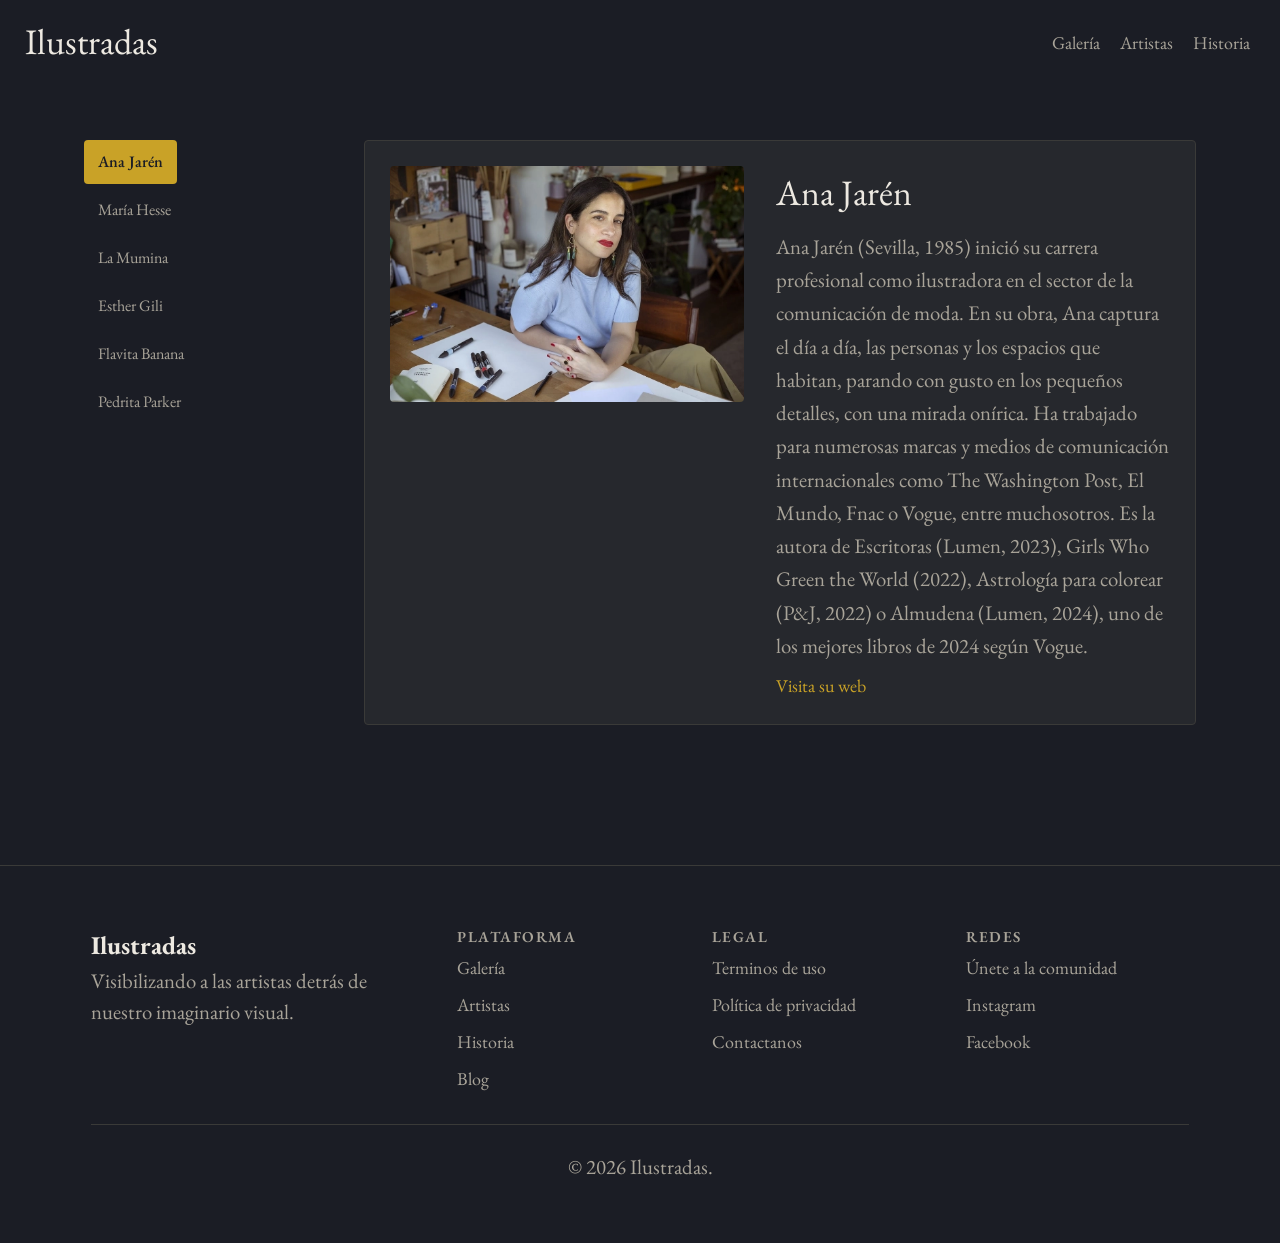
==== artistas.html @ af9dad6f "ajustes JavaScript y Galería. Detail-work eliminado" ====
<!DOCTYPE html>
<html lang="es">

<head>
    <meta charset="UTF-8">
    <meta name="viewport" content="width=device-width, initial-scale=1.0">
    <title>Ilustradas</title>
    <link rel="stylesheet" href="css/index.css">
    <script src="js/artistas.js" defer></script>
    <script src="js/header.js">

    </script>

    <link rel="preconnect" href="https://fonts.googleapis.com">
    <link rel="preconnect" href="https://fonts.gstatic.com" crossorigin>
    <link href="https://fonts.googleapis.com/css2?family=EB+Garamond:ital,wght@0,400..800;1,400..800&display=swap"
        rel="stylesheet">
</head>

<body>

    <!--Cabecera de navegación de la página-->

    <header class="Header">
        <h1 class="Header-h1">
            <a href="index.html" class="Header-a">Ilustradas</a>
        </h1>

        <button type="button" class="Header-toggle" id="headerToggle" aria-expanded="false" aria-controls="headerNav">
            Menú
        </button>

        <nav class="Header-nav" id="headerNav">
            <ul class="Nav-ul">
                <li class="Nav-li">
                    <a href="galeria.html" class="Nav-a">Galería</a>
                </li>
                <li class="Nav-li">
                    <a href="artistas.html" class="Nav-a">Artistas</a>
                </li>
                <li class="Nav-li">
                    <a href="historia.html" class="Nav-a">Historia</a>
                </li>
            </ul>

        </nav>
    </header>

    <main>


        <!--Directorio de artistas con sidebar-->

        <section class="Artist-directory">
            <aside class="Artist-list">
                <ul class="Artist-list-ul">
                    <li class="Artist-li">
                        <button type="button" class="Artist-list-button is-active" data-artist="ana-jaren">Ana
                            Jarén</button>
                    </li>
                    <li class="Artist-li">
                        <button type="button" class="Artist-list-button" data-artist="maria-hesse">María Hesse</button>
                    </li>
                    <li class="Artist-li">
                        <button type="button" class="Artist-list-button" data-artist="la-mumina">La Mumina</button>
                    </li>
                    <li class="Artist-li">
                        <button type="button" class="Artist-list-button" data-artist="esther-gili">Esther Gili</button>
                    </li>
                    <li class="Artist-li">
                        <button type="button" class="Artist-list-button" data-artist="flavita-banana">Flavita
                            Banana</button>
                    </li>
                    <li class="Artist-li">
                        <button type="button" class="Artist-list-button" data-artist="pedrita-parker">Pedrita
                            Parker</button>
                    </li>
                </ul>
            </aside>

            <article class="Artist-detail">
                <img class="Artist-detail-img" src="assets/optim/Ana_Jaren_by_Nacho_Acaso_2000.webp"
                    alt="Retrato de Ana Jarén" id="artistImg">

                <div class="Artist-detail-bio">
                    <h2 class="Artist-detail-name" id="artistName">Ana Jarén</h2>
                    <p class="Artist-detail-p" id="artistBio">Ilustradora española de trazo colorido y directo, con
                        proyectos que van
                        de la ilustración editorial al muralismo. Su obra suele abordar temas de identidad y mirada
                        feminista con un estilo visual muy reconocible.</p>

                    <a href="https://anajaren.com/" class="Artist-detail-a" id="artistLink" target="_blank"
                        rel="noopener noreferrer">Visita su web</a>


                </div>
            </article>
        </section>



        <!--Pendiente hacer lightboxes de Artist-detail-work-->


    </main>

    <footer class="Footer">
        <div class="Footer-grid">


            <div class="Footer-columns">
                <a class="Footer-brand" href="index.html">Ilustradas</a>
                <p class="Footer-p">Visibilizando a las artistas detrás de nuestro imaginario visual.</p>
            </div>

            <div class="Footer-column">
                <h4 class="Footer-h4">Plataforma</h4>
                <ul class="Footer-ul">
                    <li class="Footer-li">
                        <a class="Footer-a" href="index.html">Galería</a>
                    </li>
                    <li class="Footer-li">
                        <a class="Footer-a" href="artistas.html">Artistas</a>
                    </li>
                    <li class="Footer-li">
                        <a class="Footer-a" href="historia.html">Historia</a>
                    </li>
                    <li class="Footer-li">
                        <a class="Footer-a" href="">Blog</a>
                    </li>
                </ul>

            </div>

            <div class="Footer-column">
                <h4 class="Footer-h4">Legal</h4>
                <ul class="Footer-ul">
                    <li class="Footer-li">
                        <a class="Footer-a" href="index.html">Terminos de uso</a>
                    </li>
                    <li class="Footer-li">
                        <a class="Footer-a" href="artistas.html">Política de privacidad</a>
                    </li>
                    <li class="Footer-li">
                        <a class="Footer-a" href="historia.html">Contactanos</a>
                    </li>
                </ul>

            </div>

            <div class="Footer-column">
                <h4 class="Footer-h4">Redes</h4>
                <ul class="Footer-ul">
                    <li class="Footer-li">
                        <a class="Footer-a" href="index.html">Únete a la comunidad</a>
                    </li>
                    <li class="Footer-li">
                        <a class="Footer-a" href="https://www.instagram.com/" target="_blank"
                            rel="noopener noreferrer">Instagram</a>
                    </li>
                    <li class="Footer-li">
                        <a class="Footer-a" href="https://www.facebook.com/" target="_blank"
                            rel="noopener noreferrer">Facebook</a>
                    </li>
                </ul>

            </div>



            <div class="Footer-copy">
                <p class="Footer-copy-p">© 2026 Ilustradas.
                </p>
            </div>
        </div>



    </footer>


</body>

</html>
---- css/index.css ----
:root {
    scroll-behavior: smooth;
    font-size: 100%;
    font-family: system-ui, sans-serif;

    /*Fondo*/
    --c-bg-primary: #1b1d25;
    --c-bg-secondary: #26282d;
    /*Tarjetas, sidebar, superficies elevadas*/

    /*Texto*/
    --c-f-primary: #EDE9E1;
    /*Títulos (h1, h2, h3)*/
    --c-f-secondary: #A9A499;
    /*Párrafos, texto de cuerpo, metadatos*/

    /* Bordes */
    --c-border: #3A3A38;
    --border-radius: 4px;
    /*Bordes, líneas divisorias, la línea de la timeline*/

    /* Acentos */
    --c-accent-primary: #C9A227;
    /*Enlaces, hover principal, elementos destacados*/
    --c-accent-secondary: #3A7D64;
    /*Estados activos, botones secundarios*/
    --c-accent-tertiary: #C1485B;
    /*Alertas suaves, hover de tarjetas, detalles puntuales*/

    /*Tipografía*/
    --fs-base: 1.125rem;
    --fs-p: 1.3rem;
    --fs-h3: clamp(1.1rem, 1.5vw, 1.4rem);
    --fs-h2: clamp(1.6rem, 2.8vw, 2.4rem);
    --fs-h1: clamp(2rem, 4vh, 3.2rem);

    /*Cronología*/
    --c-chrono-2: #b5623f;
    --c-chrono-4: #9c7c3d;
    --c-chrono-5: #7a4b2e;

}

@media (min-width: 1600px) {
    :root {
        --fs-p: 1.5rem;
    }
}

* {
    margin: 0;
    padding: 0;
    border: 0;
    box-sizing: border-box;
}

li {
    list-style: none;
}

a {
    display: block;
    color: inherit;
    text-decoration: none;
}

p a {
    display: inline;
}

h1,
h2,
h3,
h4,
h5,
h6,
strong,
em,
mark,
pre,
code {
    font: inherit;
}

mark {
    background-color: transparent;
}

picture,
img,
video,
iframe {
    display: block;
    max-width: 100%;
    width: 100%;
    height: initial;
}

svg {
    display: block;
    width: initial;
    height: initial;
    fill: currentColor;
}


form,
input,
select,
option,
textarea,
label,
fieldset,
legend,
button {
    display: block;
    font: inherit;
    background-color: initial;
}

fieldset {
    border: none;
}

button,
label {
    cursor: pointer;
}

body {
    font-family: "EB Garamond", serif;
    background: var(--c-bg-primary);
    color: var(--c-f-secondary);
    font-size: var(--fs-base);
    line-height: 1.5;


}

h1,
h2,
h3 {
    color: var(--c-f-primary);
}

h1 {
    font-size: var(--fs-h1);
}

h2 {
    font-size: var(--fs-h2);
}

h3 {
    font-size: var(--fs-h3);
}

p {
    color: var(--c-f-secondary);
    line-height: 1.6;
    font-size: var(--fs-p);

}



/*Propiedades de la cabecera*/

.Header {
    width: 100%;
    background-color: var(--c-bg-primary);


    display: flex;
    flex-flow: row nowrap;
    justify-content: space-between;
    align-items: center;

    position: fixed;
    z-index: 1;



}

.Header-h1 {
    padding: 10px 20px 10px;
}

.Header-a {
    margin: 5px;
}

.Header-nav {
    display: flex;
    align-items: center;
    margin-right: 30px;
}

.Nav-ul {
    display: flex;
    flex-flow: row nowrap;
    justify-content: center;
    align-items: center;
    gap: 20px;
}

.Nav-li {
    display: flex;
    align-items: center;
}

.Nav-a {
    display: inline-block;
}

.Header-button {
    margin: 20px;
}



.Header-toggle {
    display: none;
    background: none;
    border: 1px solid var(--c-border);
    padding: 8px 16px;
    font-size: var(--fs-p);
    color: var(--c-text-primary);
    cursor: pointer;
    margin: 15px;
}

@media (max-width: 768px) {
    .Header-toggle {
        display: inline-block;
    }

    .Header-nav {
        position: absolute;
        top: 100%;
        right: 0;
        width: 220px;

        max-height: 0;
        overflow: hidden;

        background-color: var(--c-bg-primary);
        border: 1px solid var(--c-border);

        transition: max-height 0.3s ease;
    }

    .Header-nav.is-open {
        max-height: 400px;
    }

    .Nav-ul {
        flex-flow: column nowrap;
        align-items: flex-start;
        gap: 15px;
        padding: 20px;
    }
}


/*Propiedades del Landing*/

.Landing {
    width: 100%;
    min-height: 100vh;
    /* background-color: beige; */


    display: flex;
    flex-flow: column nowrap;
    justify-content: center;
    align-items: center;
    gap: 20px;
    text-align: center;

    position: relative;

    /* display: none; */

}

.Landing-img{
    width: 100%;
    height: 100%;
    object-fit: cover;
    object-position: center top;
    inset: 0;
    position: absolute;
    z-index: -2;
    opacity: 60%;
}



.Landing-h2 {
    width: 70%;
    color: var(--c-f-primary);
    text-shadow: 0 2px 12px rgba(0, 0, 0, 0.6);
}

.Landing-p {
    width: 60%;
    text-shadow: 0 1px 8px rgba(0, 0, 0, 0.6);
    background-color: rgba(27, 29, 37, 0.55);



}

.Landing-scroll-button {

    color: var(--c-f-primary);
    text-shadow: 0 1px 8px rgba(0, 0, 0, 0.6);
    letter-spacing: 0.5em;
    border: 1px solid var(--c-border);
    padding: 18px;
    font-weight: 600;
    background-color: var(--c-bg-secondary);

    text-transform: uppercase;
    
    display: flex;
    flex-flow: column nowrap;
    justify-content: center;
    align-items: center;

    position: absolute;
    bottom: 50px;
    left: 50%;
    transform: translate(-50%);
}


.Landing-scrollText {
    /* background-color: var(--c-accent-primary); */
    animation: LandingScrollC 3s ease-in-out infinite;
}

@keyframes LandingScrollC {

    0%,
    100% {
        transform: scale(1);
        opacity: 0.5;
    }

    50% {
        transform: scale(0.8);
        opacity: 1;
    }
}
.Landing-scrollText:hover{
    background-color: var(--c-f-primary);
}



/*Propiedades del Grid*/

.Grid {
    width: 100%;
    min-height: 100vh;
    box-sizing: border-box;


    margin: auto;

    /* display: none; */

}

.Grid-h2 {

    padding: 10px;

}

.Grid-p {

    margin: 10px 20px;

}

.Grid-wrapper {
    width: 90%;
    max-width: 1600px;
    min-height: 90vh;


    margin: auto;

    display: grid;
    grid-template-columns: repeat(4, 1fr);
    gap: 20px;

}

.Grid-item {
    background-color: var(--c-accent-secondary);
    border-radius: var(--border-radius);
    

    position: relative;
    overflow: hidden;    
    cursor: pointer;
    
    transition: all 0.3s ease; 

}

.Grid-item:hover{
    transform: rotate(-1.5deg);
    box-shadow: 0 12px 28px rgba(0, 0, 0, 0.4);


}


.Grid-item-img{
    width: 100%;
    height: 100%;
    position: absolute;
    inset: 0;

    object-fit: cover;
    object-position: center;
    z-index: 0;
}
.Grid-item-img:hover{
    scale: 1.2;
}



.Grid-item::after{
    content: "";
    position: absolute;
    inset: auto 0 0 0;
    height: 65%;
    background: linear-gradient(to top, rgba(0, 0, 0, 0.8), transparent); /*Efecto buscado con IA*/
    z-index: 1;
    pointer-events: none;
}

.Grid-h3{
    position: absolute;
    left: 14px;
    bottom: 14px;
    z-index: 2;
    color: var(--c-f-primary);

}

.Grid-item--span2 {
    background-color: var(--c-accent-secondary);
    grid-column: span 2;
    border-radius: var(--border-radius);


}

.Grid-item--destacada {
    background-color: var(--c-accent-secondary);
    grid-column: span 2;
    grid-row: span 2;
    border-radius: var(--border-radius);

    

}



@media (max-width:960px) {
    .Grid-wrapper {
        grid-template-columns: repeat(2, 1fr);
    }
}


@media (max-width: 480px) {
    .Grid-wrapper {
        grid-template-columns: 1fr;
    }

    .Grid-item--span4 {
        grid-column: span 1;
        grid-row: span 1;
    }

    .Grid-item--span2 {
        grid-column: span 1;

    }


}

.Grid-button {
    background-color: var(--c-accent-primary);
    color: var(--c-bg-primary);

    width: 90%;

    margin: auto;
    margin-top: 15px;
    margin-bottom: 20px;
    padding: 10px 20px;

    border-radius: var(--border-radius);
    font-weight: 600;
    cursor: pointer;

    transition: background-color 0.5s ease, transform 0.2s ease;

}

.Grid-button:hover{
    background-color: var(--c-accent-tertiary);
    transform: translateY(-2px);
}


.History {
    width: 100%;
    min-height: 60vh;
    background-color: var(--c-bg-secondary);
    padding: 60px 0;

    display: flex;
    flex-flow: row nowrap;
    justify-content: center;
    align-items: center;

    /* display: none; */
}

.History-wrapper {
    width: 90%;
    max-width: 1600px;

    display: grid;
    grid-template-columns: repeat(2, 1fr);
    justify-content: center;
    align-items: center;
    gap: 40px;

}

.History-info {

    display: flex;
    flex-flow: column nowrap;
    justify-content: center;
    align-items: start;
    gap: 20px;

}

.History-h2 {
    color: var(--c-f-primary);

}

.History-p {
    color: var(--c-f-secondary);
}

.History-img {
    width: 100%;
    /* min-height: 320px; */
    /* object-fit: cover; */
    border-radius: var(--border-radius);
    background-color: var(--c-accent-secondary);
}

.History-button {
    background-color: var(--c-accent-primary);
    color: var(--c-bg-primary);
    padding: 10px 20px;
    border-radius: var(--border-radius);
    font-weight: 600;
    text-align: center;

    transition: background-color 0.5s ease, transform 0.2s ease;
}

.History-button:hover{
    background-color: var(--c-accent-tertiary);
    transform: translateY(-2px);
}

@media (max-width: 768px){
    .History-wrapper{
        grid-template-columns: 1fr;
    }
}



.Footer {
    width: 100%;
    padding: 60px 30px;

    display: flex;
    flex-flow: column nowrap;
    justify-content: center;
    align-items: center;
    gap: 40px;

    border-top: 1px solid var(--c-border);

}

.Footer-grid {
    width: 90%;
    max-width: 1200px;
    
    display: grid;
    grid-template-columns: 1.5fr repeat(3, 1fr);
    gap: 32px;

}

.Footer-column {
    display: flex;
    flex-flow: column nowrap;
    justify-content: start;
    align-items: start;

}

.Footer-brand {
    color: var(--c-f-primary);
    font-size: 1.6rem;
    font-weight: 700;

}

.Footer-p {
    color: var(--c-f-secondary);
    line-height: 1.5;

    
}

.Footer-h4{
    color: var(--c-f-secondary);
    font-size: 0.95rem;
    font-weight: 600;
    text-transform: uppercase;
    letter-spacing: 0.1em;
    margin-bottom: 5px;

}

.Footer-ul{
    display: flex;
    flex-flow: column nowrap;
    justify-content: start;
    align-items: start;
    gap: 10px;
}

.Footer-a{
    color: var(--c-f-secondary);
    transition: color 0.2s ease;
}
.Footer-a:hover{
    color: var(--c-accent-primary);
}

@media (max-width: 768px) {
    .Footer-grid {
        grid-template-columns: repeat(2, 1fr);

    }
}

@media (max-width: 480px) {
    .Footer-grid {
        grid-template-columns: 1fr;

    }

}
.Footer-copy{
    max-width: 1600px;
    padding-top: 25px;
    border-top: 1px solid var(--c-border);

    grid-column: 1/-1;
}
.Footer-copy-p{
    text-align: center;
}

/*Hasta aqí CSS de la Landing page*/

/*CSS de la sección Galería FALTA MAQUETAR*/

.Carroussel{
    width: 80%;
    background-color: var(--c-bg-secondary);
    margin: 0px auto 60px;
    padding: 180px 0 80px;

    position: relative;
    overflow: hidden;
}

.Carroussel-wrapper{
    width: 600%;
    /* min-height: 200px; */

    display: grid;
    grid-template-columns: repeat(6, 1fr);
    gap: 2px;

    transition: translate .4s ease;
}

.Carroussel-item{
    width: 100%;
    max-height: 90vh;
    overflow: hidden;
    
    display: flex;
    justify-content: center;
    align-items: center;


}
.Carroussel-img{
    max-width: 100%;
    max-height: 90vh;
    height: auto;
    display: block;

    background-color: var(--c-accent-secondary);

}

.Carroussel-arrow{
    padding: 8px 10px;

    background-color: var(--c-bg-secondary);
    color: var(--c-accent-primary);
    border-radius: var(--border-radius);
    opacity: 0.7;

    position: absolute;
    top: calc(50% - .5rem);
}

.Carroussel-arrow:hover{
    opacity: 1;
}

.Carroussel-arrow--prev{
  left: 0;
}
.Carroussel-arrow--next{
  right: 0;
  
}

.Carroussel-ul{
    width: 100%;

    display: flex;
    flex-flow: row nowrap;
    justify-content: center;
    align-content: center;
    gap: 1rem;

    position: absolute;
    bottom: 0;

    background-color: #7a4b2e;

}
.Carroussel-li{

}

.Carroussel-dot{
    width: 1rem;
    height: 1rem;
    background-color: var(--c-accent-secondary);
    border-radius: var(--border-radius);
}

.Carroussel-dot:hover{
    background-color: var(--c-accent-primary);
}

.Carroussel-dot.is-active{
    background-color: var(--c-accent-primary);
}

/*CSS de la sección Galería FALTA MAQUETAR*/

.Artist-directory{
    width: 90%;
    max-width: 1600px;
    margin: auto;
    padding: 140px 20px;

    display: grid;
    grid-template-columns: 240px minmax(0, 1fr);
    justify-content: start;
    align-items: start;
    gap: 40px;
}

.Artist-list{
    position: sticky;
    top: 25px;

}
.Artist-list-ul{
    display: flex;
    flex-flow: column nowrap;
    justify-content: start;
    align-items: start;
    gap: 4px;
    
}
.Artist-li{
    
}
.Artist-list-button{
    width: 100%;
    color: var(--c-f-secondary);
    font-size: 1rem;
    text-align: left;
    padding: 10px 14px;


    border-radius: var(--border-radius);
    cursor: pointer;

    transition: all 0.2s ease;
}

.Artist-list-button:hover{
    background-color: var(--c-bg-secondary);
    color: var(--c-f-primary);
}

.Artist-list-button.is-active{
    background-color: var(--c-accent-primary);
    color: var(--c-bg-primary);
    font-weight: 550;
}

.Artist-list-button:focus-visible{
    outline: 2px solid var(--c-accent-primary);
    outline-offset: 2px;
}

/*Panel de detalle de las artistas*/

.Artist-detail{
    background-color: var(--c-bg-secondary);
    border: 1px solid var(--c-border);
    border-radius: var(--border-radius);
    padding: 25px;

    display: grid;
    grid-template-columns: minmax(240px, 0.9fr) minmax(0 , 1fr);
    gap: 32px;

}

.Artist-detail-img{
    width: 100%;
    /* min-height: 280px;
    object-fit: cover; */
    background-color: var(--c-accent-secondary);
    border-radius: var(--border-radius);

}
.Artist-detail-bio{
    display: flex;
    flex-flow: column;
    justify-content: space-between;
    align-items: start;
    gap: 10px;
}
.Artist-detail-name{
    color: var(--c-f-primary);

}
.Artist-detail-p{
    color: var(--c-f-secondary);

}
.Artist-detail-a{
    color: var(--c-accent-primary);
    width: fit-content;
    transition: all 0.3 ease ;

}
.Artist-detail-a:hover{
    color: var(--c-accent-tertiary);
    outline-offset: 2px;
}
.Artist-detail-a:focus-visible{
    outline: 2px solid var(--c-accent-primary);
    outline-offset: 2px;
}


/*Responsive sección Artistas*/

@media (max-width: 900px){
    .Artist-directory{
        grid-template-columns: 1fr;

    }

    .Artist-list{
        position: relative;
        top: 0;
    }
    .Artist-list-ul{
        flex-flow: row wrap;
    }
    .Artist-detail{
        grid-template-columns: 1fr;
    }
}

@media (max-width:480px){
    .Artist-detail-works{
        grid-template-columns: 1fr;
    }
}


/*Hasta aquí CSS de la sección Artistas*/


/*CSS de la sección Historia FALTA MAQUETAR*/



.Chronology{
    padding: 190px 24px 100px;
}

.Chronology-header{
    max-width: 640px;
    margin: 0 auto 64px;
    text-align: center;
}

.Chronology-label{
    color: var(--c-f-primary);
    letter-spacing: 0.18em;
    font-size: 0.8rem;
    font-weight: 700;


}
.Chronology-h1{
    color: var(--c-f-primary);

}

/*Línea de tiempo*/

.Chronology-timeline{
    max-width: 1200px;
    margin: auto;
    position: relative;

}
.Chronology-rail{
    width: 2px;
    background: linear-gradient(180deg,
        var(--c-accent-tertiary),
        var(--c-chrono-2),
        var(--c-accent-primary),
        var(--c-chrono-4),
        var(--c-chrono-5));

    position: absolute;
    top: 0;
    bottom: 0;
    left: 50%;

    transform: translateX(-50%) ;

}
.Chronology-item{
    display: grid;
    grid-template-columns: 1fr auto 1fr;
    justify-content: center;
    align-items: center;
    gap: 30px;
    padding: 32px 0;

    position: relative;

}

/* Orden por defecto (is-left): año | punto | contenido */
.Chronology-year{
    color: var(--c-f-primary);
    text-align: right;
    font-weight: 600;
    font-size: clamp(1.8rem, 3vw, 2.6rem);
    
}

/* is-right invierte el orden visual: contenido | punto | año*/

.Chronology-item.is-right .Chronology-year{
    order: 3;

}
.Chronology-item.is-right .Chronology-dot{
    order: 2;

}
.Chronology-item.is-right .Chronology-content{
    order: 1;

}

.Chronology-dot{
    width: 16px;
    height: 16px;
    border-radius: var(--border-radius);
    box-shadow: 0 0 0 6px var(--c-bg-primary);

    position: relative;

}

.Chronology-content{
    width: 100%;
    text-align: left;
    padding: 20px;
    background-color: var(--c-bg-secondary);
    border: 1px solid var(--c-border);
    border-radius: var(--border-radius);
    
    cursor: pointer;
    
    transition: transform 0.4s ease, 
                box-shadow 0.4s ease,
                border-color 0.4s ease;

}

.Chronology-content:hover{
    transform: translateY(-4px);
    box-shadow: 0 14px 32px rgba(0, 0, 0, 0.4);
    border-color: var(--c-accent-primary);
}

.Chronology-content:focus-visible{
    outline: 2px solid var(--c-accent-primary);
    outline-offset: 3px;
}

.Chronology-img{
    width: 100%;
    height: 160px;
    object-fit: cover;
    border-radius: 10px;
    margin-bottom: 14px;
    background: var(--c-bg-primary);

}
.Chronology-h2{
    color: var(--c-f-primary);
    font-size: 1.2rem;
    margin-bottom: 8px;

}
.Chronology-p{
    color: var(--c-f-secondary);
    line-height: 1.6;

}

/* ---- Responsive: en móvil, todo a una columna (Hecho con ayuda de IA---- */

@media (max-width: 720px){
    .Chronology-rail{
        left: 20px;
    }

    .Chronology-item{
        grid-template-columns: 1fr;
        gap: 12px;
        padding-left: 44px;

    }

    .Chronology-item.is-right .Chronology-year,
    .Chronology-item.is-right .Chronology-dot,
    .Chronology-item.is-right .Chronology-content {
        order: initial;
    }

    .Chronology-year,
    .Chronology-item.is-right .Chronology-year {
        text-align: left;
    }

    .Chronology-dot {
        position: absolute;
        left: -32px;
        top: 8px;
    }


}


/* .Lightbox {
    position: fixed;
    inset: 0;
    display: none;
    align-items: center;
    justify-content: center;
    padding: 24px;
    z-index: 1000;
}

.Lightbox.is-open {
    display: flex;
}

.Lightbox-overlay {
    position: absolute;
    inset: 0;
    background: rgba(31, 34, 48, 0.72);
}

.Lightbox-dialog {
    position: relative;
    z-index: 1;
    width: min(92vw, 760px);
    display: grid;
    grid-template-columns: minmax(240px, 0.9fr) minmax(0, 1fr);
    background: #fff;
    border-radius: 24px;
    overflow: hidden;
    box-shadow: 0 24px 60px rgba(31, 34, 48, 0.24);
}

.Lightbox-image {
    width: 100%;
    height: 100%;
    min-height: 280px;
    object-fit: cover;
    background: #e8dccd;
}

.Lightbox-body {
    display: flex;
    flex-direction: column;
    gap: 12px;
    padding: 24px;
}

.Lightbox-label {
    font-size: 0.8rem;
    font-weight: 700;
    letter-spacing: 0.18em;
    text-transform: uppercase;
    color: #8d4f2b;
}

.Lightbox-title {
    font-size: 1.5rem;
    color: #1f2230;
}

.Lightbox-description {
    color: #5b574f;
    line-height: 1.7;
}

.Lightbox-close {
    position: absolute;
    top: 12px;
    right: 12px;
    width: 38px;
    height: 38px;
    border: none;
    border-radius: 999px;
    background: rgba(255, 255, 255, 0.9);
    color: #1f2230;
    font-size: 1.2rem;
    cursor: pointer;
}
 */
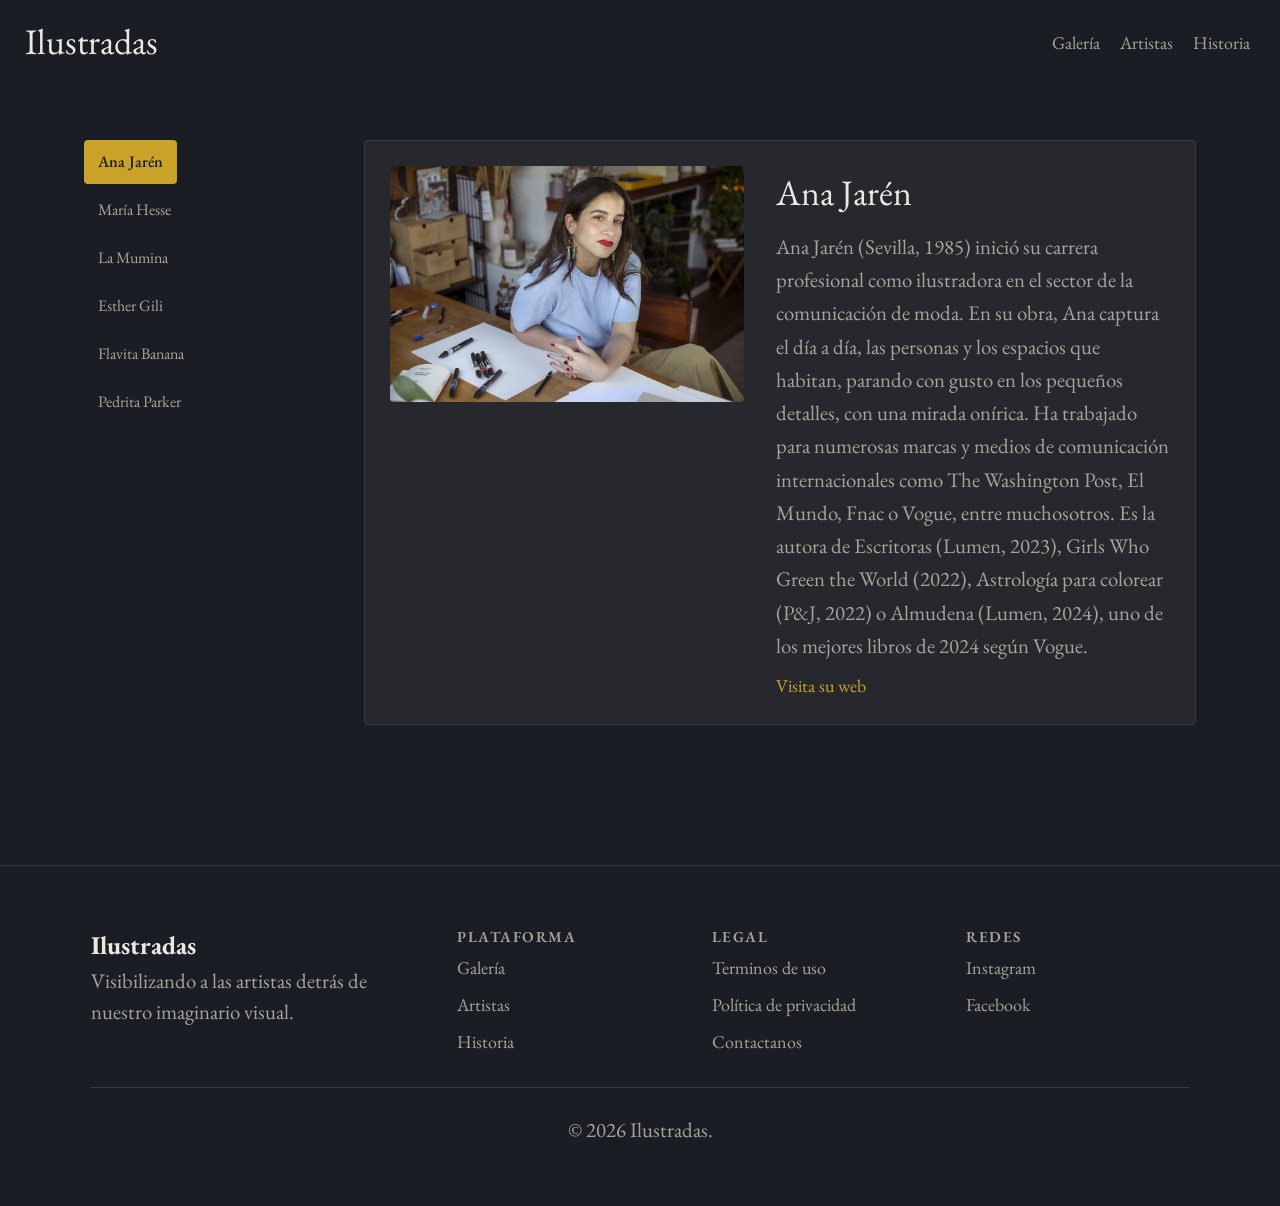
==== commit 52b9f525: "imagen rota fixed" ====
--- a/artistas.html
+++ b/artistas.html
@@ -99,9 +99,6 @@
 
 
 
-        <!--Pendiente hacer lightboxes de Artist-detail-work-->
-
-
     </main>
 
     <footer class="Footer">
@@ -125,9 +122,7 @@
                     <li class="Footer-li">
                         <a class="Footer-a" href="historia.html">Historia</a>
                     </li>
-                    <li class="Footer-li">
-                        <a class="Footer-a" href="">Blog</a>
-                    </li>
+
                 </ul>
 
             </div>
@@ -151,9 +146,6 @@
             <div class="Footer-column">
                 <h4 class="Footer-h4">Redes</h4>
                 <ul class="Footer-ul">
-                    <li class="Footer-li">
-                        <a class="Footer-a" href="index.html">Únete a la comunidad</a>
-                    </li>
                     <li class="Footer-li">
                         <a class="Footer-a" href="https://www.instagram.com/" target="_blank"
                             rel="noopener noreferrer">Instagram</a>
--- a/css/index.css
+++ b/css/index.css
@@ -707,7 +707,7 @@
 
 .Carroussel{
     width: 80%;
-    background-color: var(--c-bg-secondary);
+    background-color: var(--c-bg-primary);
     margin: 0px auto 60px;
     padding: 180px 0 80px;
 
@@ -954,7 +954,7 @@
 
 
 .Chronology{
-    padding: 190px 24px 100px;
+    padding: 140px 24px 100px;
 }
 
 .Chronology-header{
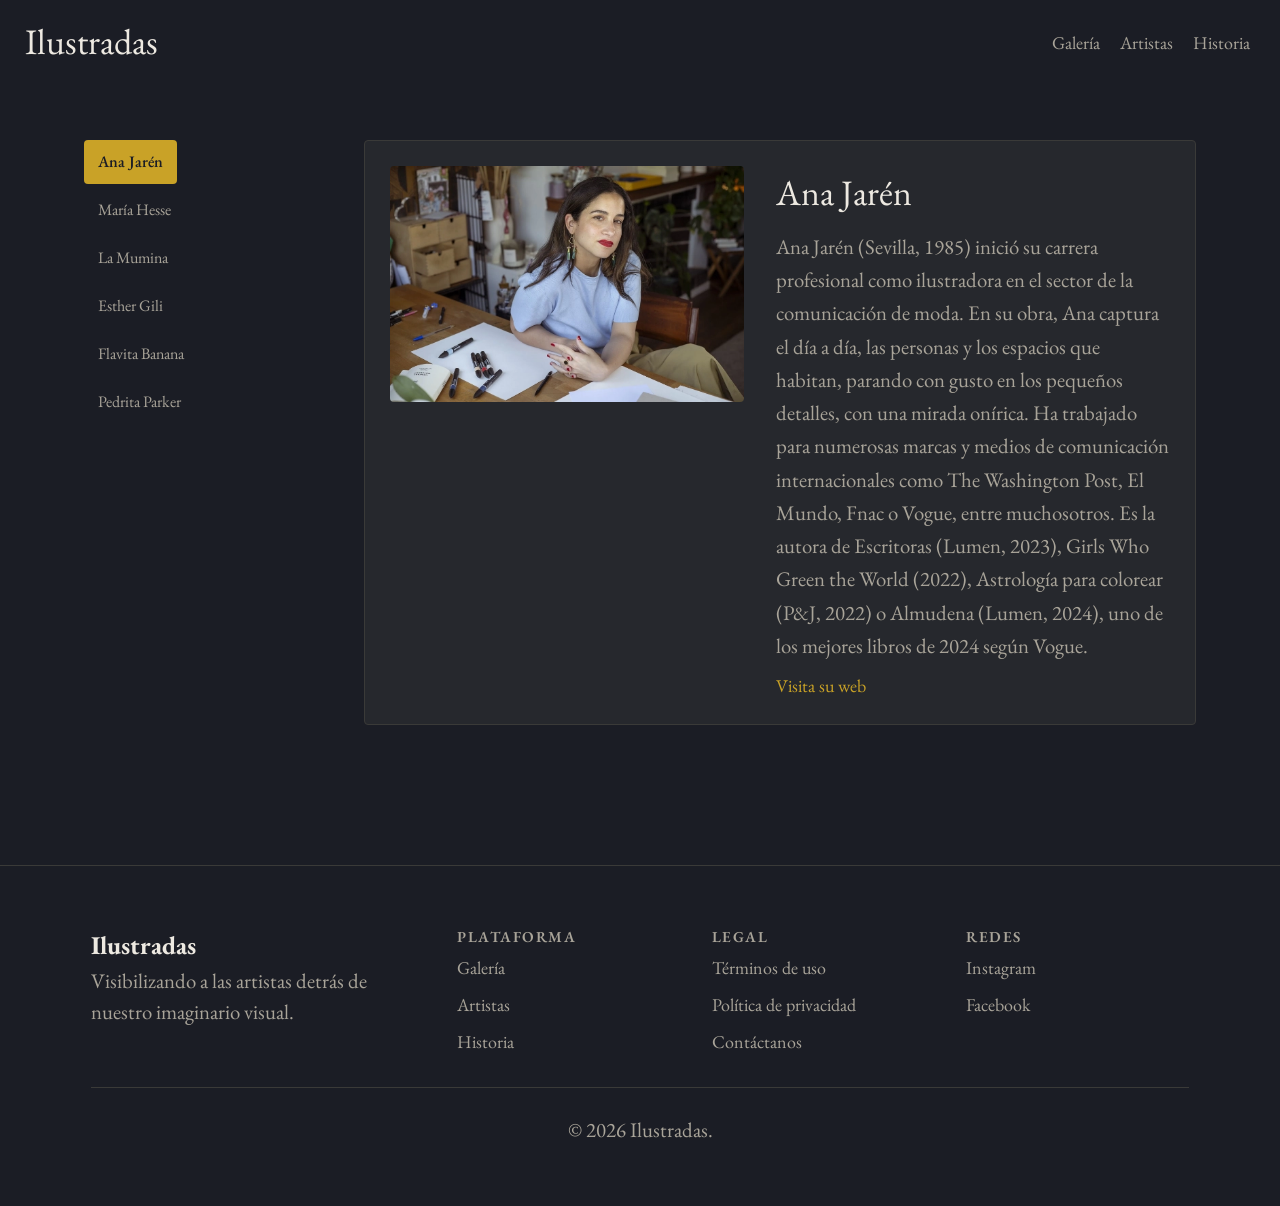
==== commit 9cced4eb: "corrección footer y añadido html para información legal y contacto" ====
--- a/artistas.html
+++ b/artistas.html
@@ -105,7 +105,7 @@
         <div class="Footer-grid">
 
 
-            <div class="Footer-columns">
+            <div class="Footer-column">
                 <a class="Footer-brand" href="index.html">Ilustradas</a>
                 <p class="Footer-p">Visibilizando a las artistas detrás de nuestro imaginario visual.</p>
             </div>
@@ -127,20 +127,16 @@
 
             </div>
 
+            <!--Sección legal con anclas hecho con ayuda de IA-->
+
             <div class="Footer-column">
                 <h4 class="Footer-h4">Legal</h4>
                 <ul class="Footer-ul">
-                    <li class="Footer-li">
-                        <a class="Footer-a" href="index.html">Terminos de uso</a>
+                    <li class="Footer-li"><a class="Footer-a" href="legal.html#terminos">Términos de uso</a></li>
+                    <li class="Footer-li"><a class="Footer-a" href="legal.html#privacidad">Política de privacidad</a>
                     </li>
-                    <li class="Footer-li">
-                        <a class="Footer-a" href="artistas.html">Política de privacidad</a>
-                    </li>
-                    <li class="Footer-li">
-                        <a class="Footer-a" href="historia.html">Contactanos</a>
-                    </li>
+                    <li class="Footer-li"><a class="Footer-a" href="contacto.html">Contáctanos</a></li>
                 </ul>
-
             </div>
 
             <div class="Footer-column">
--- a/css/index.css
+++ b/css/index.css
@@ -701,6 +701,79 @@
     text-align: center;
 }
 
+/*   Página Legal (Términos + Privacidad, con anclas) */
+
+.Legal-page {
+    max-width: 720px;
+    margin: 0 auto;
+    padding: 140px 24px 100px;
+}
+
+.Legal-section {
+    margin-bottom: 60px;
+    scroll-margin-top: 140px;
+}
+
+.Legal-section h2 {
+    margin-bottom: 16px;
+}
+
+.Legal-section p {
+    margin-bottom: 16px;
+    font-size: var(--fs-base);
+}
+
+.Legal-note {
+    color: var(--c-accent-primary);
+    font-size: 0.9rem;
+}
+
+/*Página de Contacto*/
+
+.Contact-page {
+    max-width: 640px;
+    margin: 0 auto;
+    padding: 140px 24px 100px;
+    text-align: center;
+}
+
+.Contact-p {
+    margin: 16px 0 40px;
+}
+
+.Contact-info {
+    display: flex;
+    flex-flow: column nowrap;
+    align-items: center;
+    gap: 20px;
+}
+
+.Contact-email {
+    color: var(--c-accent-primary);
+    font-size: var(--fs-h3);
+    font-weight: 600;
+    transition: color 0.2s ease;
+}
+
+.Contact-email:hover {
+    color: var(--c-accent-tertiary);
+}
+
+.Contact-social {
+    display: flex;
+    gap: 20px;
+}
+
+.Contact-socialLink {
+    color: var(--c-f-secondary);
+    transition: color 0.2s ease;
+}
+
+.Contact-socialLink:hover {
+    color: var(--c-accent-primary);
+}
+
+
 /*Hasta aqí CSS de la Landing page*/
 
 /*CSS de la sección Galería FALTA MAQUETAR*/
@@ -709,7 +782,7 @@
     width: 80%;
     background-color: var(--c-bg-primary);
     margin: 0px auto 60px;
-    padding: 180px 0 80px;
+    padding: 80px 0 30px;
 
     position: relative;
     overflow: hidden;
@@ -738,8 +811,8 @@
 
 }
 .Carroussel-img{
-    max-width: 100%;
-    max-height: 90vh;
+    max-width: 90%;
+    max-height: 80vh;
     height: auto;
     display: block;
 
@@ -783,7 +856,6 @@
     position: absolute;
     bottom: 0;
 
-    background-color: #7a4b2e;
 
 }
 .Carroussel-li{
@@ -795,6 +867,7 @@
     height: 1rem;
     background-color: var(--c-accent-secondary);
     border-radius: var(--border-radius);
+
 }
 
 .Carroussel-dot:hover{
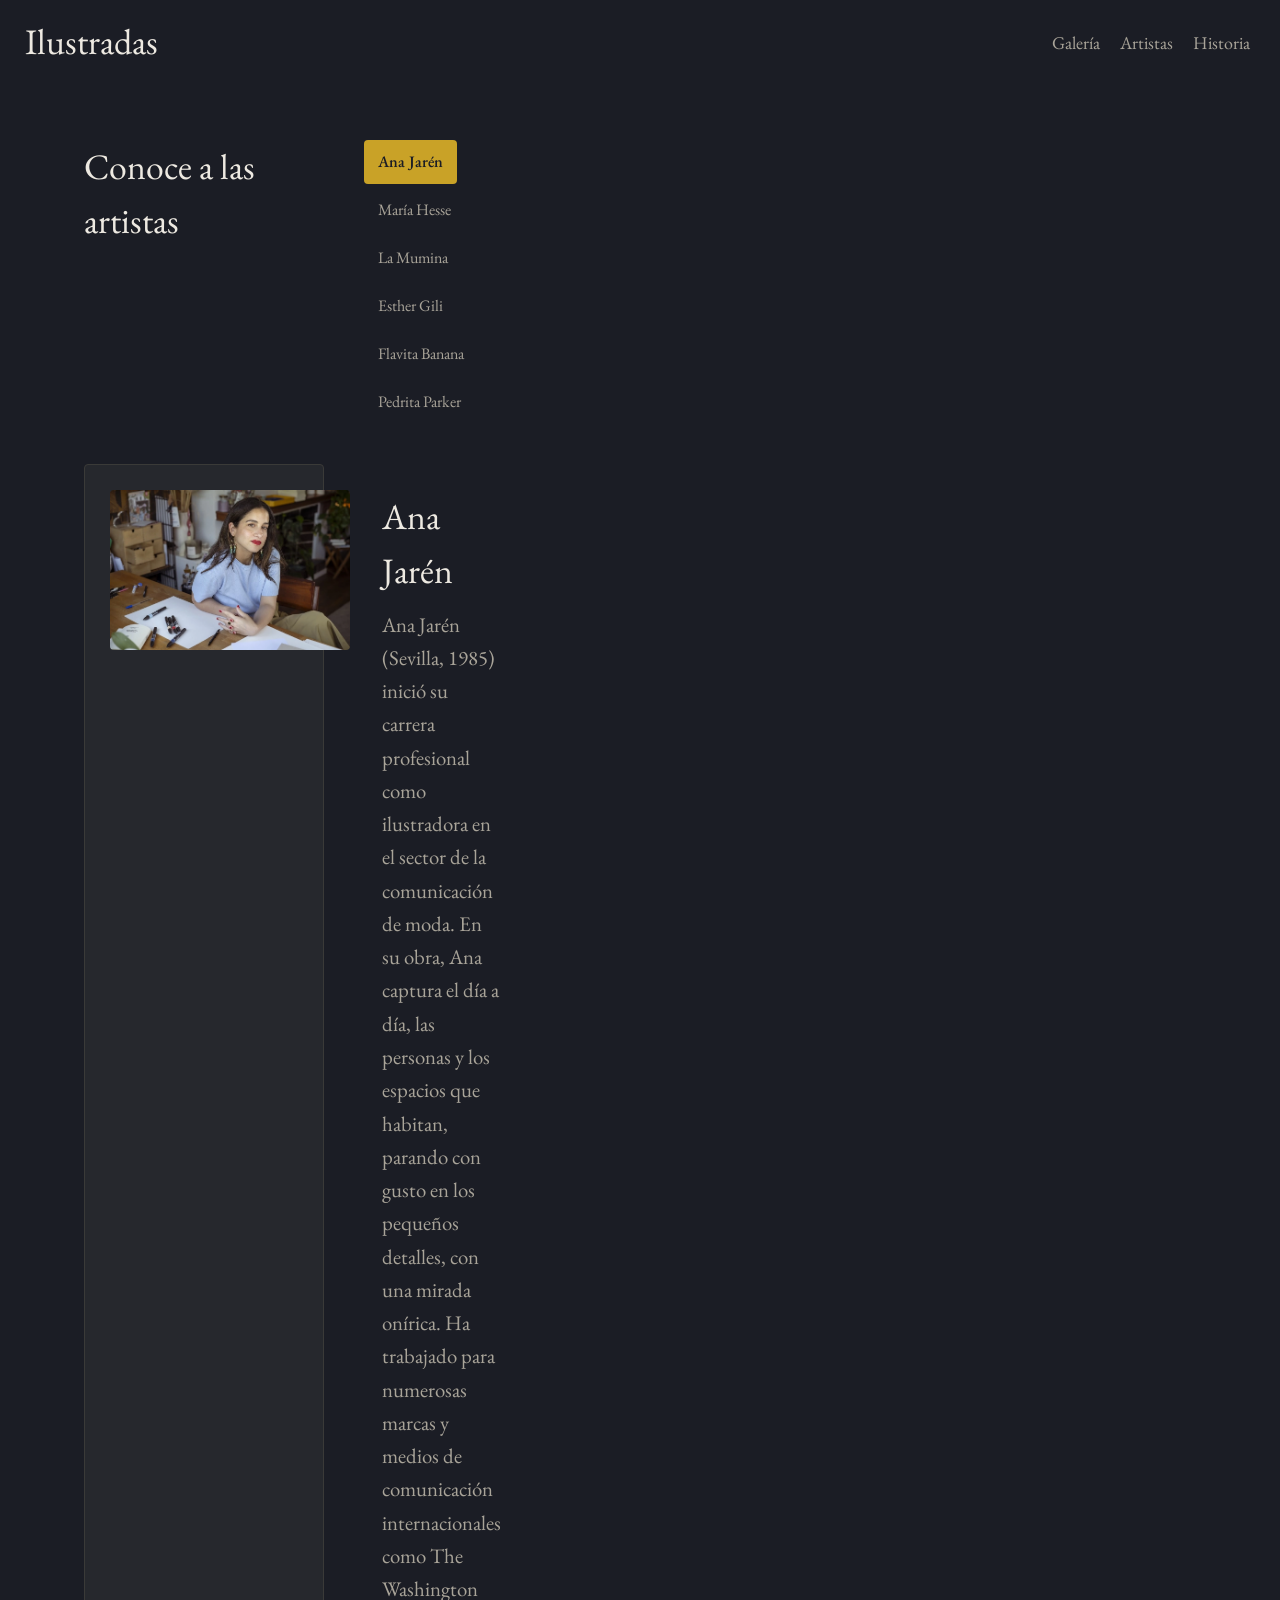
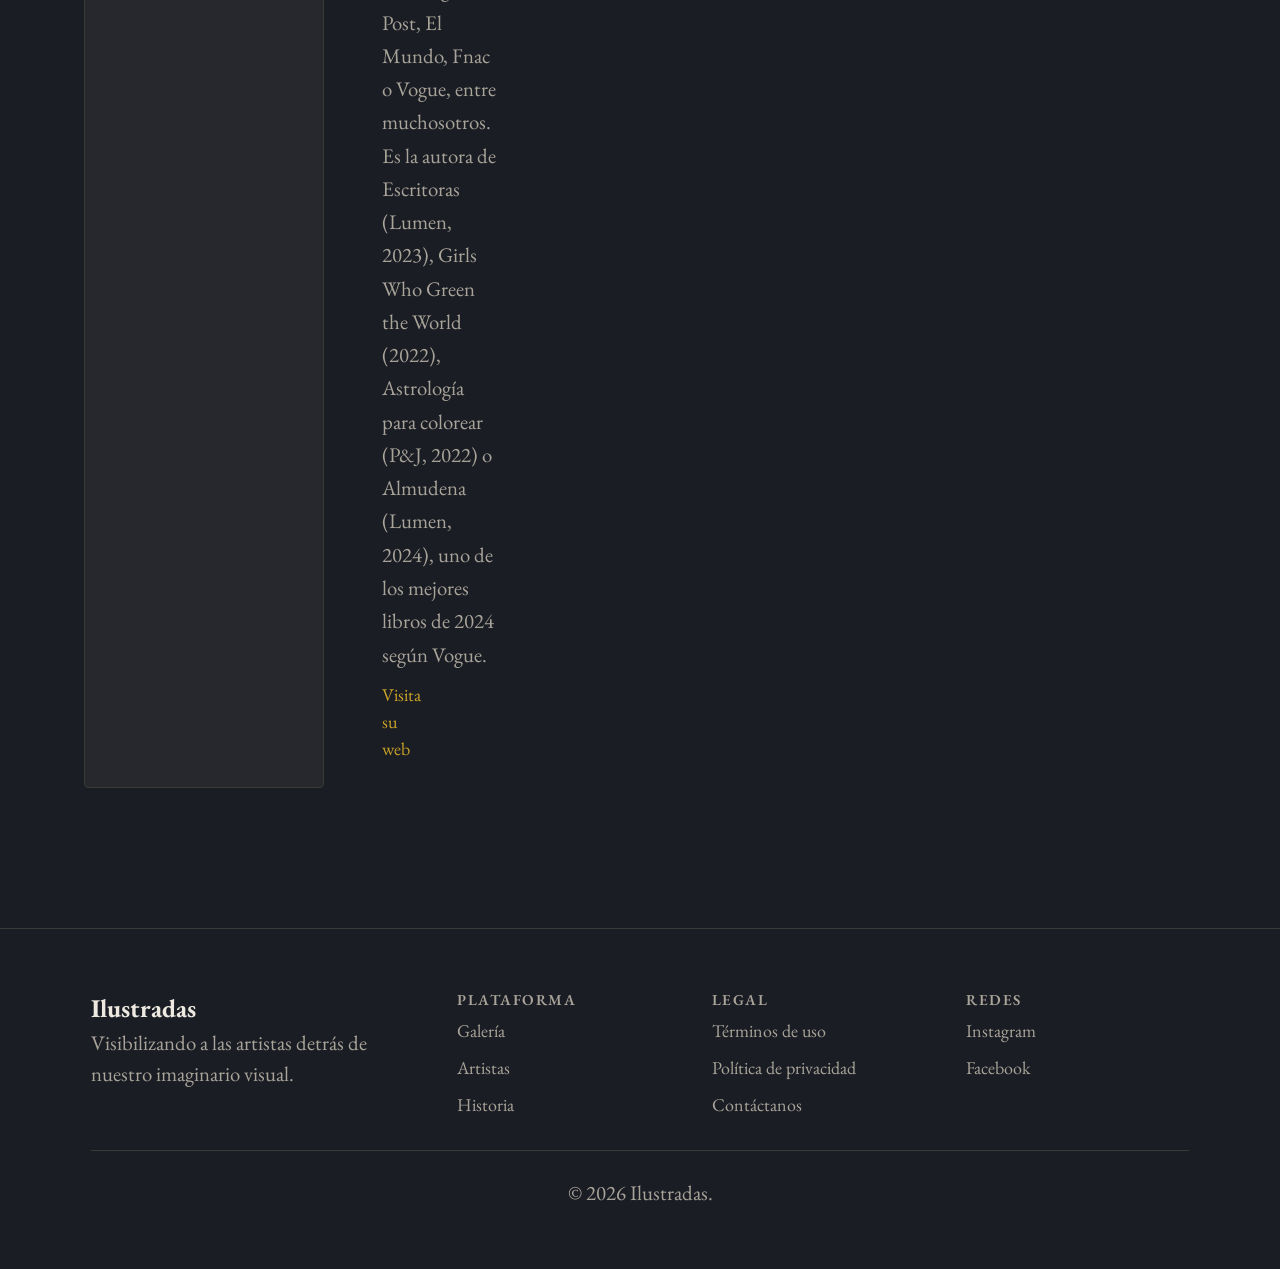
==== commit d93d8354: "W3C en artistas.html errores resueltos" ====
--- a/artistas.html
+++ b/artistas.html
@@ -7,7 +7,7 @@
     <title>Ilustradas</title>
     <link rel="stylesheet" href="css/index.css">
     <script src="js/artistas.js" defer></script>
-    <script src="js/header.js">
+    <script src="js/header.js" defer>
 
     </script>
 
@@ -52,6 +52,7 @@
         <!--Directorio de artistas con sidebar-->
 
         <section class="Artist-directory">
+            <h2 class="Artist-directory-h2">Conoce a las artistas</h2>
             <aside class="Artist-list">
                 <ul class="Artist-list-ul">
                     <li class="Artist-li">
@@ -84,10 +85,7 @@
 
                 <div class="Artist-detail-bio">
                     <h2 class="Artist-detail-name" id="artistName">Ana Jarén</h2>
-                    <p class="Artist-detail-p" id="artistBio">Ilustradora española de trazo colorido y directo, con
-                        proyectos que van
-                        de la ilustración editorial al muralismo. Su obra suele abordar temas de identidad y mirada
-                        feminista con un estilo visual muy reconocible.</p>
+                    <p class="Artist-detail-p" id="artistBio"></p>
 
                     <a href="https://anajaren.com/" class="Artist-detail-a" id="artistLink" target="_blank"
                         rel="noopener noreferrer">Visita su web</a>
@@ -111,7 +109,7 @@
             </div>
 
             <div class="Footer-column">
-                <h4 class="Footer-h4">Plataforma</h4>
+                <h2 class="Footer-h2">Plataforma</h2>
                 <ul class="Footer-ul">
                     <li class="Footer-li">
                         <a class="Footer-a" href="index.html">Galería</a>
@@ -130,7 +128,7 @@
             <!--Sección legal con anclas hecho con ayuda de IA-->
 
             <div class="Footer-column">
-                <h4 class="Footer-h4">Legal</h4>
+                <h2 class="Footer-h2">Legal</h2>
                 <ul class="Footer-ul">
                     <li class="Footer-li"><a class="Footer-a" href="legal.html#terminos">Términos de uso</a></li>
                     <li class="Footer-li"><a class="Footer-a" href="legal.html#privacidad">Política de privacidad</a>
@@ -140,7 +138,7 @@
             </div>
 
             <div class="Footer-column">
-                <h4 class="Footer-h4">Redes</h4>
+                <h2 class="Footer-h2">Redes</h2>
                 <ul class="Footer-ul">
                     <li class="Footer-li">
                         <a class="Footer-a" href="https://www.instagram.com/" target="_blank"
--- a/css/index.css
+++ b/css/index.css
@@ -33,11 +33,6 @@
     --fs-h3: clamp(1.1rem, 1.5vw, 1.4rem);
     --fs-h2: clamp(1.6rem, 2.8vw, 2.4rem);
     --fs-h1: clamp(2rem, 4vh, 3.2rem);
-
-    /*Cronología*/
-    --c-chrono-2: #b5623f;
-    --c-chrono-4: #9c7c3d;
-    --c-chrono-5: #7a4b2e;
 
 }
 
@@ -338,7 +333,7 @@
 
 
 .Landing-scrollText {
-    /* background-color: var(--c-accent-primary); */
+    border-radius: var(--border-radius);
     animation: LandingScrollC 3s ease-in-out infinite;
 }
 
@@ -502,7 +497,7 @@
 
 }
 
-.Grid-button {
+.Grid-a{
     background-color: var(--c-accent-primary);
     color: var(--c-bg-primary);
 
@@ -513,6 +508,11 @@
     margin-bottom: 20px;
     padding: 10px 20px;
 
+    display: flex;
+    flex-flow: row nowrap;
+    justify-content: center;
+    align-items: center;
+
     border-radius: var(--border-radius);
     font-weight: 600;
     cursor: pointer;
@@ -521,7 +521,7 @@
 
 }
 
-.Grid-button:hover{
+.Grid-a:hover{
     background-color: var(--c-accent-tertiary);
     transform: translateY(-2px);
 }
@@ -650,7 +650,7 @@
     
 }
 
-.Footer-h4{
+.Footer-h2{
     color: var(--c-f-secondary);
     font-size: 0.95rem;
     font-weight: 600;
@@ -1061,10 +1061,9 @@
     width: 2px;
     background: linear-gradient(180deg,
         var(--c-accent-tertiary),
-        var(--c-chrono-2),
-        var(--c-accent-primary),
-        var(--c-chrono-4),
-        var(--c-chrono-5));
+        var(--c-accent-secondary),
+        var(--c-accent-primary)
+        );
 
     position: absolute;
     top: 0;
@@ -1202,83 +1201,3 @@
 
 }
 
-
-/* .Lightbox {
-    position: fixed;
-    inset: 0;
-    display: none;
-    align-items: center;
-    justify-content: center;
-    padding: 24px;
-    z-index: 1000;
-}
-
-.Lightbox.is-open {
-    display: flex;
-}
-
-.Lightbox-overlay {
-    position: absolute;
-    inset: 0;
-    background: rgba(31, 34, 48, 0.72);
-}
-
-.Lightbox-dialog {
-    position: relative;
-    z-index: 1;
-    width: min(92vw, 760px);
-    display: grid;
-    grid-template-columns: minmax(240px, 0.9fr) minmax(0, 1fr);
-    background: #fff;
-    border-radius: 24px;
-    overflow: hidden;
-    box-shadow: 0 24px 60px rgba(31, 34, 48, 0.24);
-}
-
-.Lightbox-image {
-    width: 100%;
-    height: 100%;
-    min-height: 280px;
-    object-fit: cover;
-    background: #e8dccd;
-}
-
-.Lightbox-body {
-    display: flex;
-    flex-direction: column;
-    gap: 12px;
-    padding: 24px;
-}
-
-.Lightbox-label {
-    font-size: 0.8rem;
-    font-weight: 700;
-    letter-spacing: 0.18em;
-    text-transform: uppercase;
-    color: #8d4f2b;
-}
-
-.Lightbox-title {
-    font-size: 1.5rem;
-    color: #1f2230;
-}
-
-.Lightbox-description {
-    color: #5b574f;
-    line-height: 1.7;
-}
-
-.Lightbox-close {
-    position: absolute;
-    top: 12px;
-    right: 12px;
-    width: 38px;
-    height: 38px;
-    border: none;
-    border-radius: 999px;
-    background: rgba(255, 255, 255, 0.9);
-    color: #1f2230;
-    font-size: 1.2rem;
-    cursor: pointer;
-}
- */
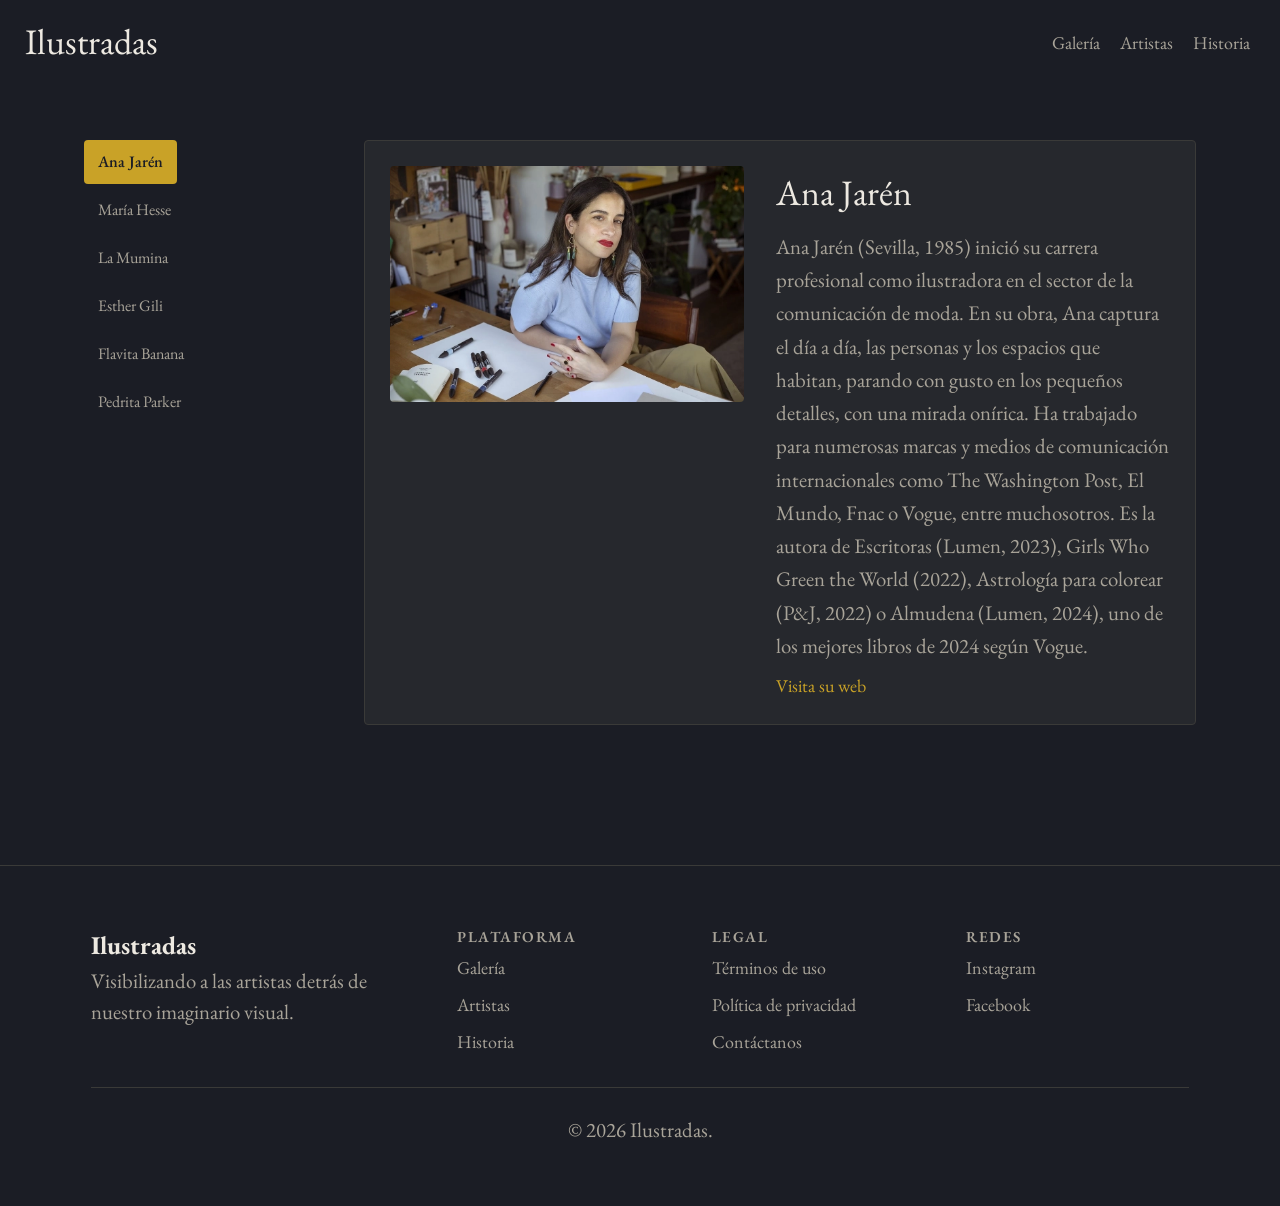
==== commit e8b960e3: "corrección sección artistas" ====
--- a/artistas.html
+++ b/artistas.html
@@ -4,7 +4,7 @@
 <head>
     <meta charset="UTF-8">
     <meta name="viewport" content="width=device-width, initial-scale=1.0">
-    <title>Ilustradas</title>
+    <title>Artistas</title>
     <link rel="stylesheet" href="css/index.css">
     <script src="js/artistas.js" defer></script>
     <script src="js/header.js" defer>
@@ -51,8 +51,8 @@
 
         <!--Directorio de artistas con sidebar-->
 
-        <section class="Artist-directory">
-            <h2 class="Artist-directory-h2">Conoce a las artistas</h2>
+        <div class="Artist-directory">
+            
             <aside class="Artist-list">
                 <ul class="Artist-list-ul">
                     <li class="Artist-li">
@@ -93,7 +93,7 @@
 
                 </div>
             </article>
-        </section>
+        </div>
 
 
 
--- a/css/index.css
+++ b/css/index.css
@@ -906,9 +906,7 @@
     gap: 4px;
     
 }
-.Artist-li{
-    
-}
+
 .Artist-list-button{
     width: 100%;
     color: var(--c-f-secondary);
@@ -979,7 +977,7 @@
 .Artist-detail-a{
     color: var(--c-accent-primary);
     width: fit-content;
-    transition: all 0.3 ease ;
+    transition: all 0.3s ease ;
 
 }
 .Artist-detail-a:hover{
@@ -991,14 +989,13 @@
     outline-offset: 2px;
 }
 
-
 /*Responsive sección Artistas*/
 
 @media (max-width: 900px){
     .Artist-directory{
         grid-template-columns: 1fr;
-
-    }
+    }
+  
 
     .Artist-list{
         position: relative;
